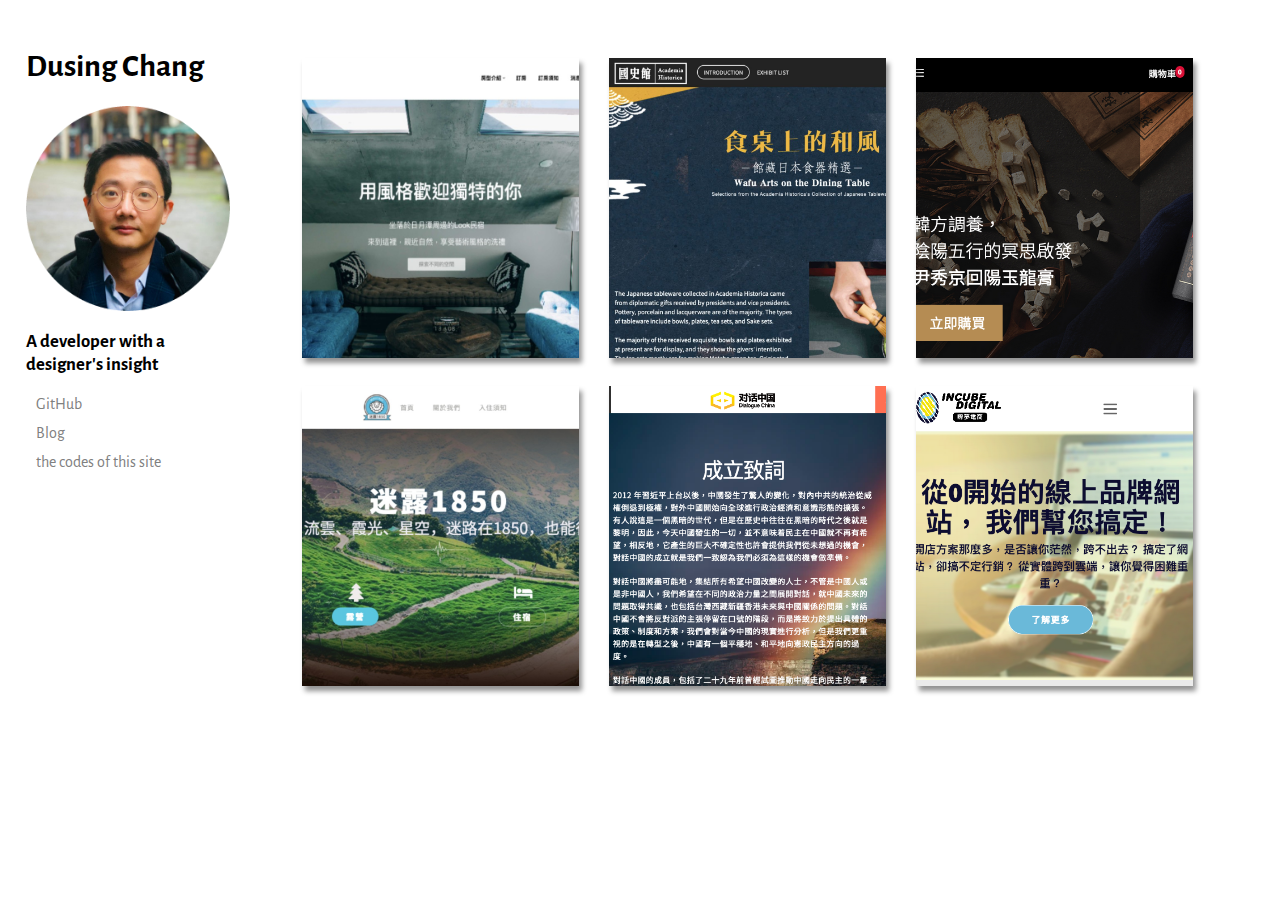
==== index.html @ 9a7c8d3f "fix: card info. and links" ====
<!DOCTYPE html>
<html>
    <head>
        <meta charset="utf-8">
        <meta http-equiv="X-UA-Compatible" content="IE=edge">
        <meta name="description" content="">
        <meta name="viewport" content="width=device-width, initial-scale=1">
        <link rel="stylesheet" href="./style.css">
        <link href='https://fonts.googleapis.com/css?family=Alegreya Sans' rel='stylesheet'>
        <title> D's simple portfolio</title>
        <link rel="shortcut icon" type="image/jpg" href="/images/favion.jpg">

    </head>
    <body>
        <div class="container">
            <div class="side">
                <div class="content">
                    <h1>Dusing Chang</h1>

                    <img class="introImg" src="./images/intro.png" loading="lazy">

                    <h3>A developer with a designer's insight</h3>
                    <p>
                        <a target="_blank" href="https://github.com/readwalkerchang">GitHub</a>
                    </p>
                    <p>
                        <a target="_blank" href="https://github.com/readwalkerchang">Blog</a>
                    </p>
                    <p>
                        <a target="_blank" href="https://github.com/readwalkerchang/simpleportfolio">the codes of this site</a>
                    </p>
                </div>
            </div>
            <div class="main">
                <div class="team-area">
                    <div class="single-team">
                        <img src="images/01-lookbnb.jpg" alt="">
                        <div class="team-text">
                            <h2>Look Bnb</h2>
                            <p>- Custom design with WordPress theme</p>
                            <p>
                                <a href="https://www.lookbnb.tw/">Link</a>
                            </p>
                        </div>
                    </div>
                    <div class="single-team">
                        <img src="images/02-historica.jpg" alt="">
                        <div class="team-text">
                            <h2>Shokki exhibition</h2>
                            <p>- Custom design with WordPress theme</p>
                            <p>
                                <a href="http://exhib.drnh.gov.tw/en/shokki-2/introduction/index.html">Link</a>
                            </p>
                        </div>
                    </div>
                    <div class="single-team">
                        <img src="./images/03-reyoung.png" alt="">
                        <div class="team-text">
                            <h2>Reyoung</h2>
                            <p>- Custom design with WordPress theme</p>
                            <p>- Integrated with WooCommerce</p>
                            <p>
                                <a href="https://reyoung.co/">Link</a>
                            </p>
                        </div>
                    </div>
                    <div class="single-team">
                        <img src="images/04-miru1850.jpg" alt="">
                        <div class="team-text">
                            <h2>Miru1850</h2>
                            <p>- Self deployed on DigitalOcean</p>
                            <p>- Custom design with Oxygen</p>
                            <p>- Integrated with HotelBook plugin</p>
                            <p>
                                <a href="https://miru1850.com/">Link</a>
                            </p>
                        </div>
                    </div>
                    <div class="single-team">
                        <img src="images/05-DC.png">
                        <div class="team-text">
                            <h2>Dialogue China(USA)</h2>
                            <p>- Self deployed on AWS</p>
                            <p>- Custom design with WP theme</p>
                            <p>- Integrated with Paid Memberships Pro</p>
                            <p>
                                <a href="https://www.dialoguechina.com">Link</a>
                            </p>
                        </div>
                    </div>
                    <div class="single-team">
                        <img src="images/06-incu.png" alt="">
                        <div class="team-text">
                            <h2>Incu Digital</h2>
                            <p>- Self deployed on DigitalOcean</p>
                            <p>- Design with Adobe Xd</p>
                            <p>- Custom design with Oxygen</p>
                            <p>
                                <a href="https://incubedigital.tk/">Link</a>
                            </p>
                        </div>
                    </div>
                    
                </div>
            </div>
        </div>

        
    </body>
</html>
---- style.css ----
body {
	background-color: rgb(255, 255, 255);
}

p>a {
	text-decoration: none;
	color: grey;
}

p ,h2{
	margin: 5%;
}

a:hover {
	color: white;
	background-color: black;
}

li>a:hover {
	opacity: 40%;
}

.container {
	display: flex;
	flex-wrap: row;
}

.main {
	flex-basis: 80%;
}

.side {
	flex-basis: 20%;
	min-height: 100%;
	background-color: rgb(255, 255, 255);
}

.content {
	font-family: 'Alegreya Sans';
	position: -webkit-sticky;
	/* Safari */
	position: sticky;
	padding: 10%;
	margin: auto;
	top: 0;
}

@media screen and (max-width:700px) {
	.container {
		flex-wrap: nowrap;
		flex-direction: column;
	}
	.content {
		text-align: center;
		font-size: 120%;
	}
}

ul {
	display: flex;
	flex-wrap: wrap;
}

li {
	height: 65vh;
	flex-grow: 1;
	list-style: none
}

.introImg {
	display: block;
	margin-left: auto;
	margin-right: auto;
  width:100%;

  
}

img {
	max-height: 100%;
	min-width: 100%;
	object-fit: cover;
	vertical-align: bottom;
}

@media (max-aspect-ratio: 1/1) {
	li {
		height: 30vh;
	}
}

@media (max-height: 480px) {
	li {
		height: 80vh;
	}
}

@media (max-aspect-ratio: 1/1) and (max-width: 480px) {
	ul {
		flex-direction: row;
	}
	li {
		height: auto;
		width: 100%;
	}
	img {
		width: 100%;
		max-height: 75vh;
		min-width: 0;
	}
}


/*remove remaining spce*/

body,
div,
ul,
li,
img,
.row,
.side,
.main {
	margin: 0%;
	padding: 0%;
}


.team-area{
	display: flex;
	width: 90%;
	margin: 3%;
	justify-content: space-around;
	flex-wrap: wrap;
}
.single-team{
	width: 30%;
	height: 300px;
	margin-top: 3%;
	background: #fff;
	position: relative;
	display: flex;
	
	align-items: flex-end;
	transition: .6s ease-out;
	box-shadow: 3px 5px 5px rgb(147, 147, 147);
}

.single-team:hover{
	transform: translateY(15px);
	
}

.single-team:hover:before{
	opacity: 1;
}

/*Overlay style*/
.single-team:hover .team-text{
	opacity: 1;
	transform: translateY(0);
	background: rgb(251, 255, 0);
	
	margin: 5%;
	padding: 5%;
	transition: .2s ease-out;
	
}

.single-team::before{
	content: '';
	position: absolute;
	top: 0;
	left: 0;
	display: block;
	width: 100%;
	height: 100%;
	background: #fff;

}


.single-team img{
	width: 100%;
	height: 100%;
	position: absolute;
	top: 0;
	left: 0;
	object-fit: cover;
}
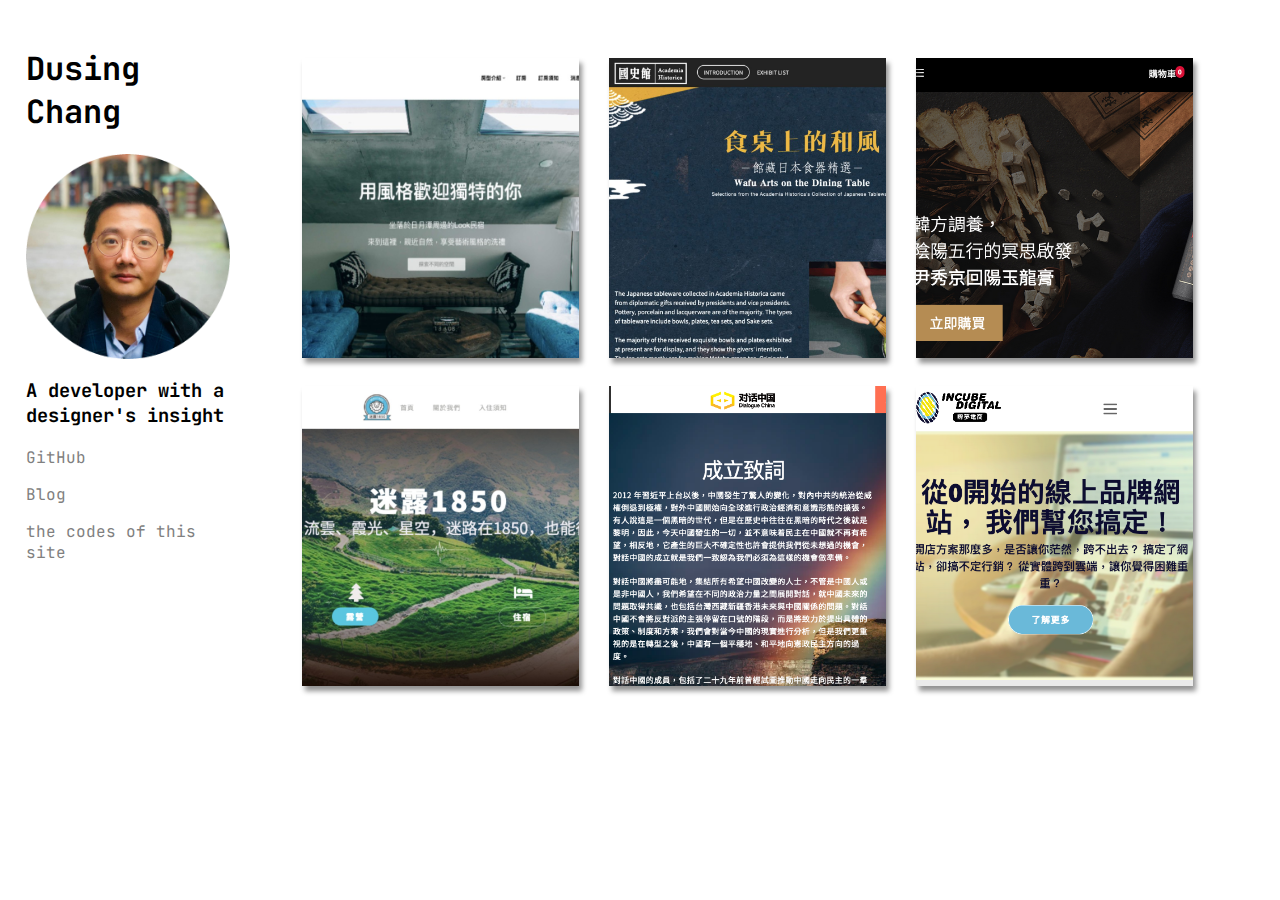
==== commit 0ded2ab7: "fix: change font" ====
--- a/index.html
+++ b/index.html
@@ -6,7 +6,8 @@
         <meta name="description" content="">
         <meta name="viewport" content="width=device-width, initial-scale=1">
         <link rel="stylesheet" href="./style.css">
-        <link href='https://fonts.googleapis.com/css?family=Alegreya Sans' rel='stylesheet'>
+        <link rel="preconnect" href="https://fonts.gstatic.com">
+<link href="https://fonts.googleapis.com/css2?family=JetBrains+Mono:wght@300&display=swap" rel="stylesheet"> 
         <title> D's simple portfolio</title>
         <link rel="shortcut icon" type="image/jpg" href="/images/favion.jpg">
 
--- a/style.css
+++ b/style.css
@@ -7,9 +7,7 @@
 	color: grey;
 }
 
-p ,h2{
-	margin: 5%;
-}
+
 
 a:hover {
 	color: white;
@@ -35,8 +33,8 @@
 	background-color: rgb(255, 255, 255);
 }
 
-.content {
-	font-family: 'Alegreya Sans';
+.content{
+	font-family: 'JetBrains Mono', monospace;
 	position: -webkit-sticky;
 	/* Safari */
 	position: sticky;
@@ -146,6 +144,12 @@
 	box-shadow: 3px 5px 5px rgb(147, 147, 147);
 }
 
+.single-team > div > p ,.single-team > div > h2{
+	margin: auto;
+	padding: auto;
+	font-family: 'JetBrains Mono', monospace;
+}
+
 .single-team:hover{
 	transform: translateY(15px);
 	
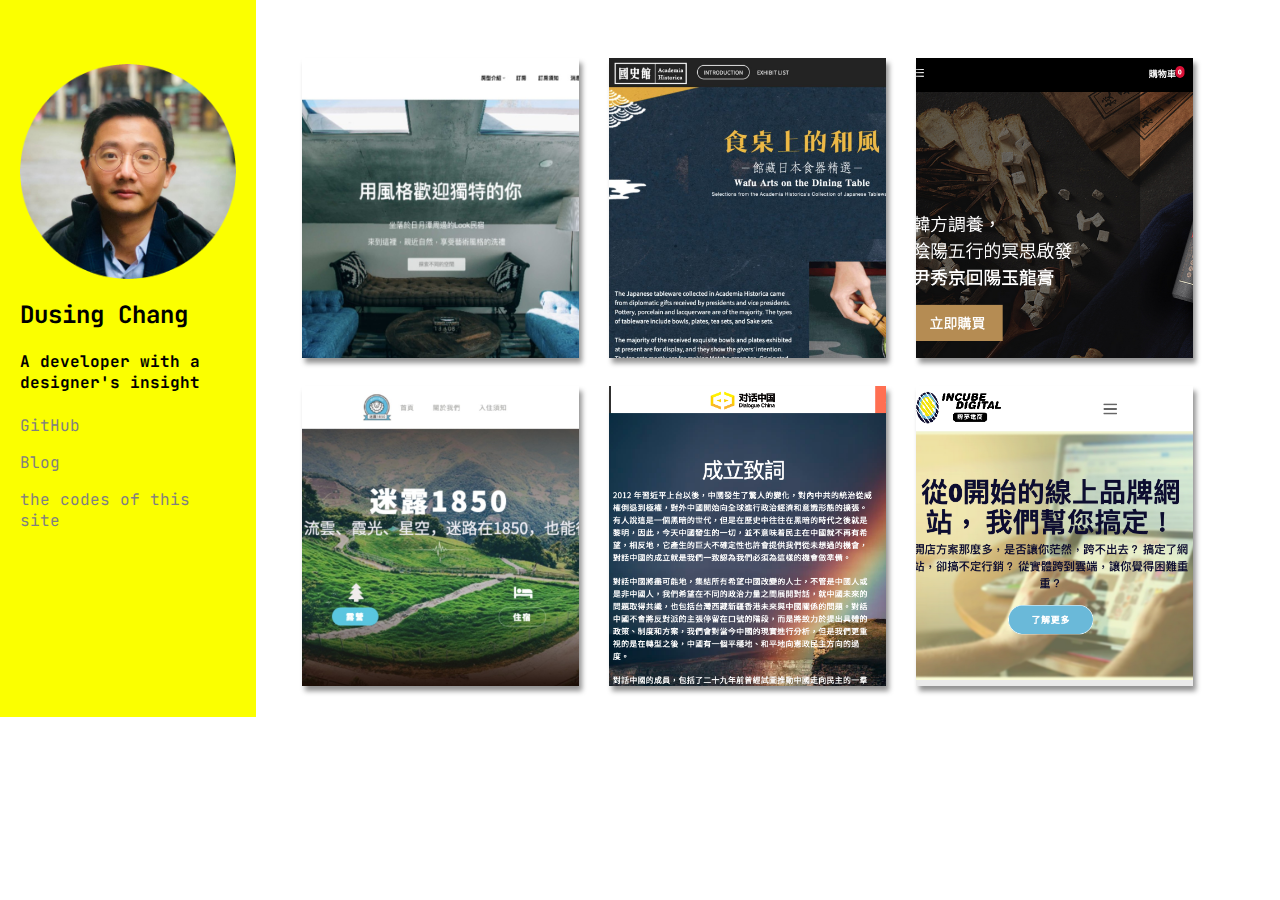
==== commit ec386635: "fix: margin and padding of sidebar" ====
--- a/index.html
+++ b/index.html
@@ -16,11 +16,11 @@
         <div class="container">
             <div class="side">
                 <div class="content">
-                    <h1>Dusing Chang</h1>
+                    
+                    <img class="introImg" src="./images/intro.png" loading="lazy">
+                    <h2>Dusing Chang</h2>
 
-                    <img class="introImg" src="./images/intro.png" loading="lazy">
-
-                    <h3>A developer with a designer's insight</h3>
+                    <h4>A developer with a designer's insight</h4>
                     <p>
                         <a target="_blank" href="https://github.com/readwalkerchang">GitHub</a>
                     </p>
--- a/style.css
+++ b/style.css
@@ -30,7 +30,7 @@
 .side {
 	flex-basis: 20%;
 	min-height: 100%;
-	background-color: rgb(255, 255, 255);
+	background-color: rgb(251, 255, 0)
 }
 
 .content{
@@ -38,8 +38,8 @@
 	position: -webkit-sticky;
 	/* Safari */
 	position: sticky;
-	padding: 10%;
-	margin: auto;
+	padding: 25% 8% 0 8%;
+	margin: 0%;
 	top: 0;
 }
 
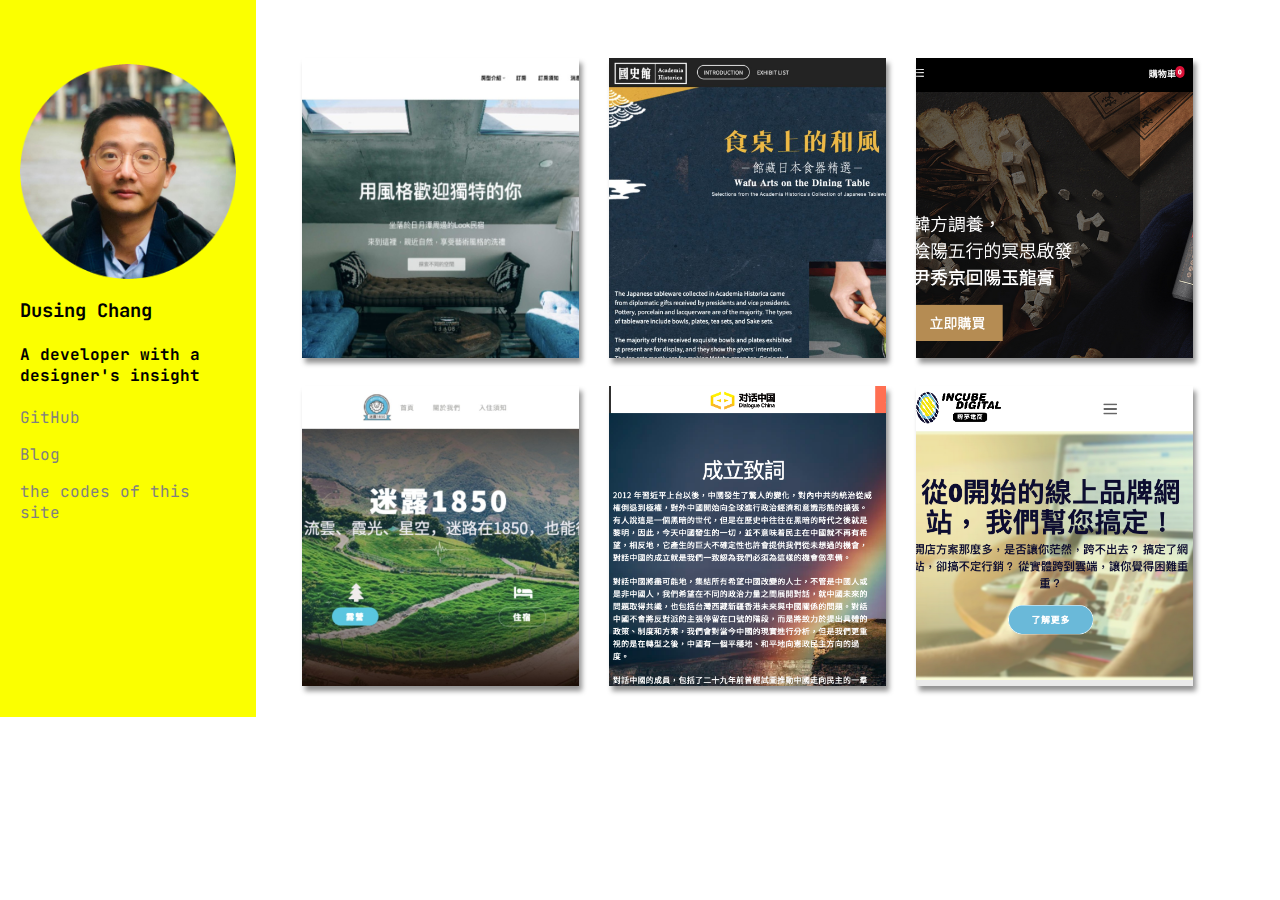
==== commit d18f7f10: "fix: sidebar padding overflow" ====
--- a/index.html
+++ b/index.html
@@ -18,7 +18,7 @@
                 <div class="content">
                     
                     <img class="introImg" src="./images/intro.png" loading="lazy">
-                    <h2>Dusing Chang</h2>
+                    <h3>Dusing Chang</h3>
 
                     <h4>A developer with a designer's insight</h4>
                     <p>
--- a/style.css
+++ b/style.css
@@ -34,11 +34,11 @@
 }
 
 .content{
-	font-family: 'JetBrains Mono', monospace;
+	font-family: 'JetBrains Mono';
 	position: -webkit-sticky;
 	/* Safari */
 	position: sticky;
-	padding: 25% 8% 0 8%;
+	padding: 25% 8% 0% 8%;
 	margin: 0%;
 	top: 0;
 }
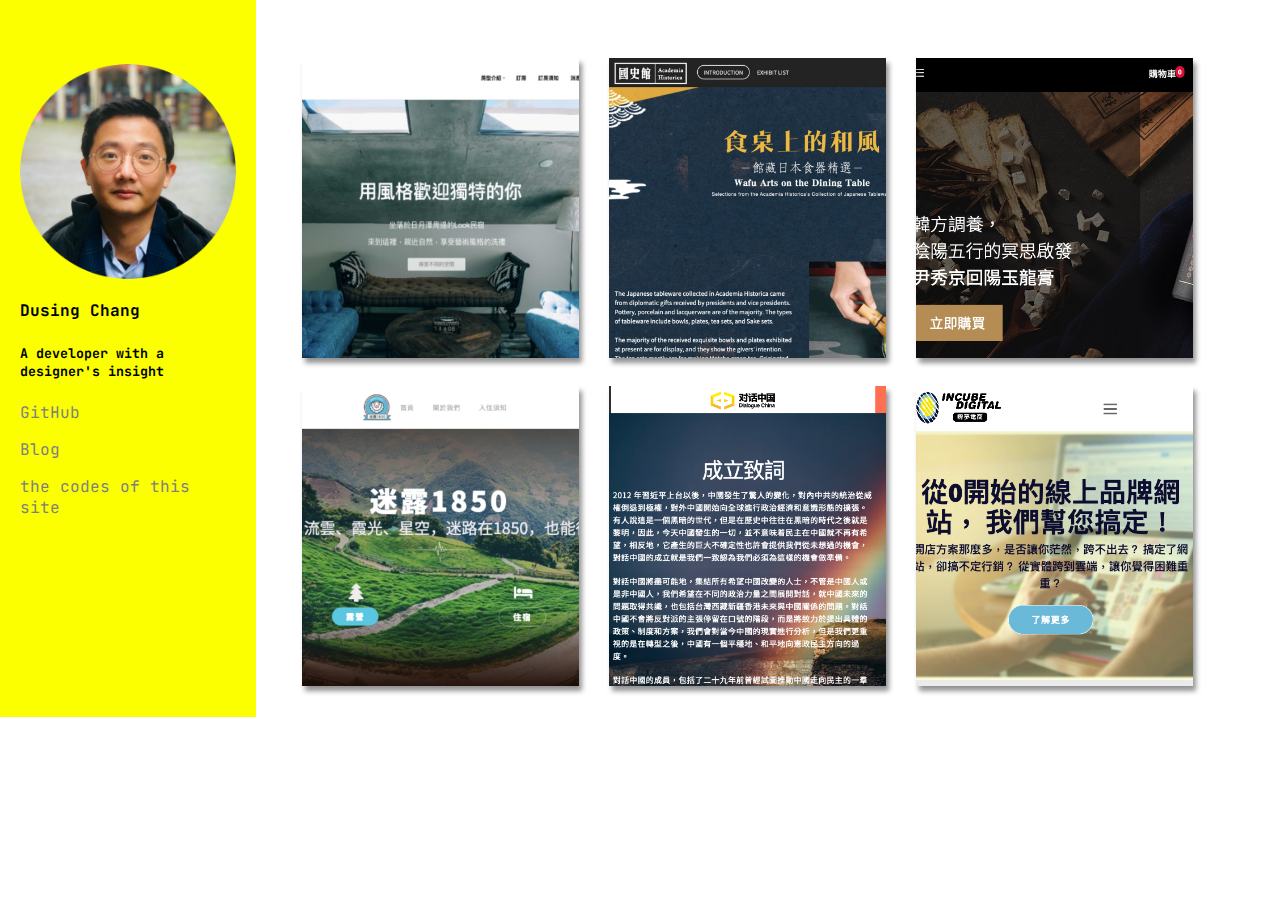
==== commit b8143b2f: "fix: sidebar padding overflow" ====
--- a/index.html
+++ b/index.html
@@ -18,18 +18,20 @@
                 <div class="content">
                     
                     <img class="introImg" src="./images/intro.png" loading="lazy">
-                    <h3>Dusing Chang</h3>
+                    <h4>Dusing Chang</h4>
 
-                    <h4>A developer with a designer's insight</h4>
-                    <p>
-                        <a target="_blank" href="https://github.com/readwalkerchang">GitHub</a>
-                    </p>
-                    <p>
-                        <a target="_blank" href="https://github.com/readwalkerchang">Blog</a>
-                    </p>
-                    <p>
-                        <a target="_blank" href="https://github.com/readwalkerchang/simpleportfolio">the codes of this site</a>
-                    </p>
+                    <h5>A developer with a designer's insight</h5>
+                    <li>
+                        <p><a target="_blank" href="https://github.com/readwalkerchang">GitHub</a></p>
+                        
+                    </li>
+                    <li>
+                        <p><a target="_blank" href="https://github.com/readwalkerchang">Blog</a></p>
+                    </li>
+                    <li>
+                        <p><a target="_blank" href="https://github.com/readwalkerchang/simpleportfolio">the codes of this site</a></p>
+                    </li>
+                    
                 </div>
             </div>
             <div class="main">
--- a/style.css
+++ b/style.css
@@ -50,18 +50,12 @@
 	}
 	.content {
 		text-align: center;
-		font-size: 120%;
+		font-size: 100%;
 	}
 }
 
-ul {
-	display: flex;
-	flex-wrap: wrap;
-}
 
 li {
-	height: 65vh;
-	flex-grow: 1;
 	list-style: none
 }
 
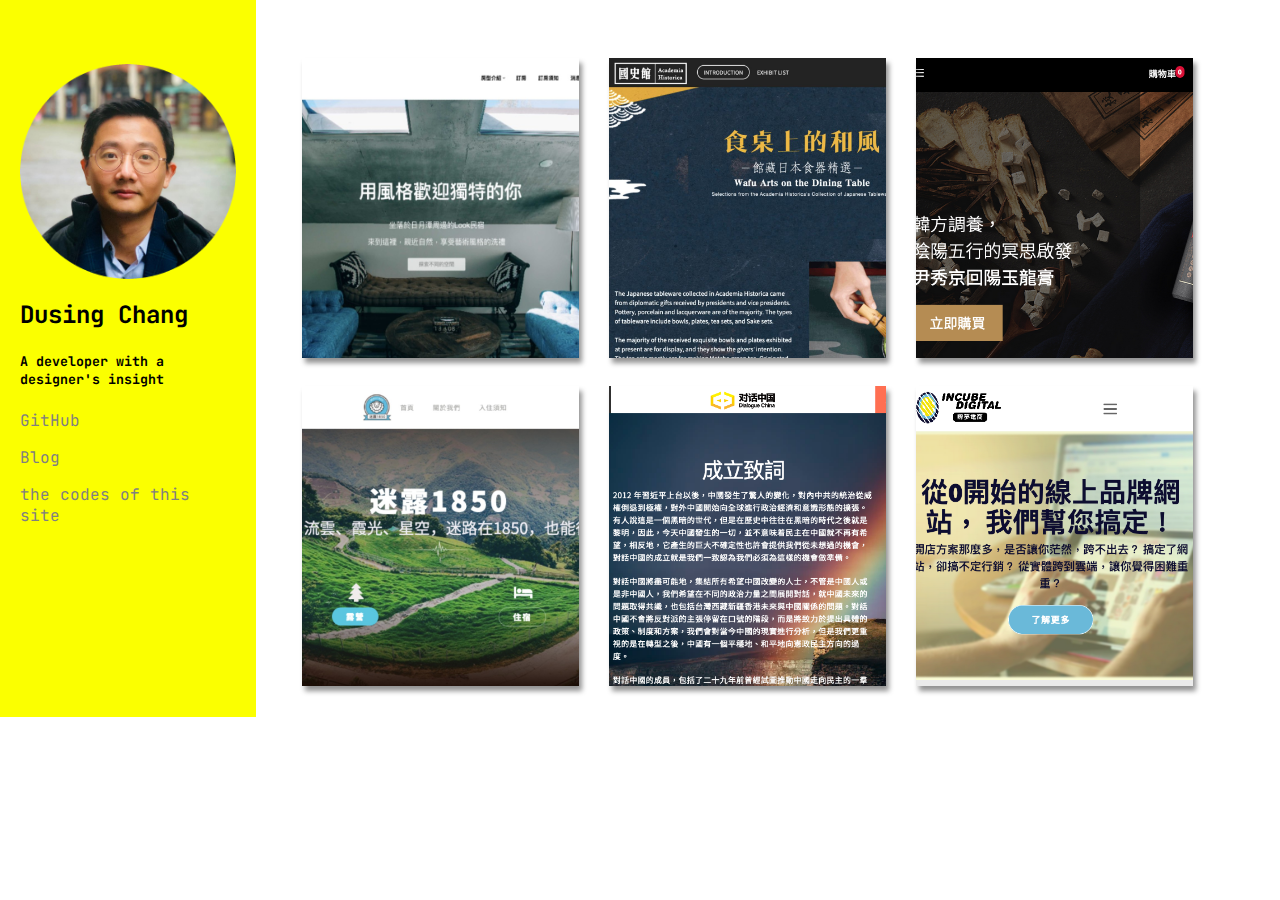
==== commit 5d062d68: "fix: sidebar padding overflow" ====
--- a/index.html
+++ b/index.html
@@ -18,7 +18,7 @@
                 <div class="content">
                     
                     <img class="introImg" src="./images/intro.png" loading="lazy">
-                    <h4>Dusing Chang</h4>
+                    <h2>Dusing Chang</h2>
 
                     <h5>A developer with a designer's insight</h5>
                     <li>
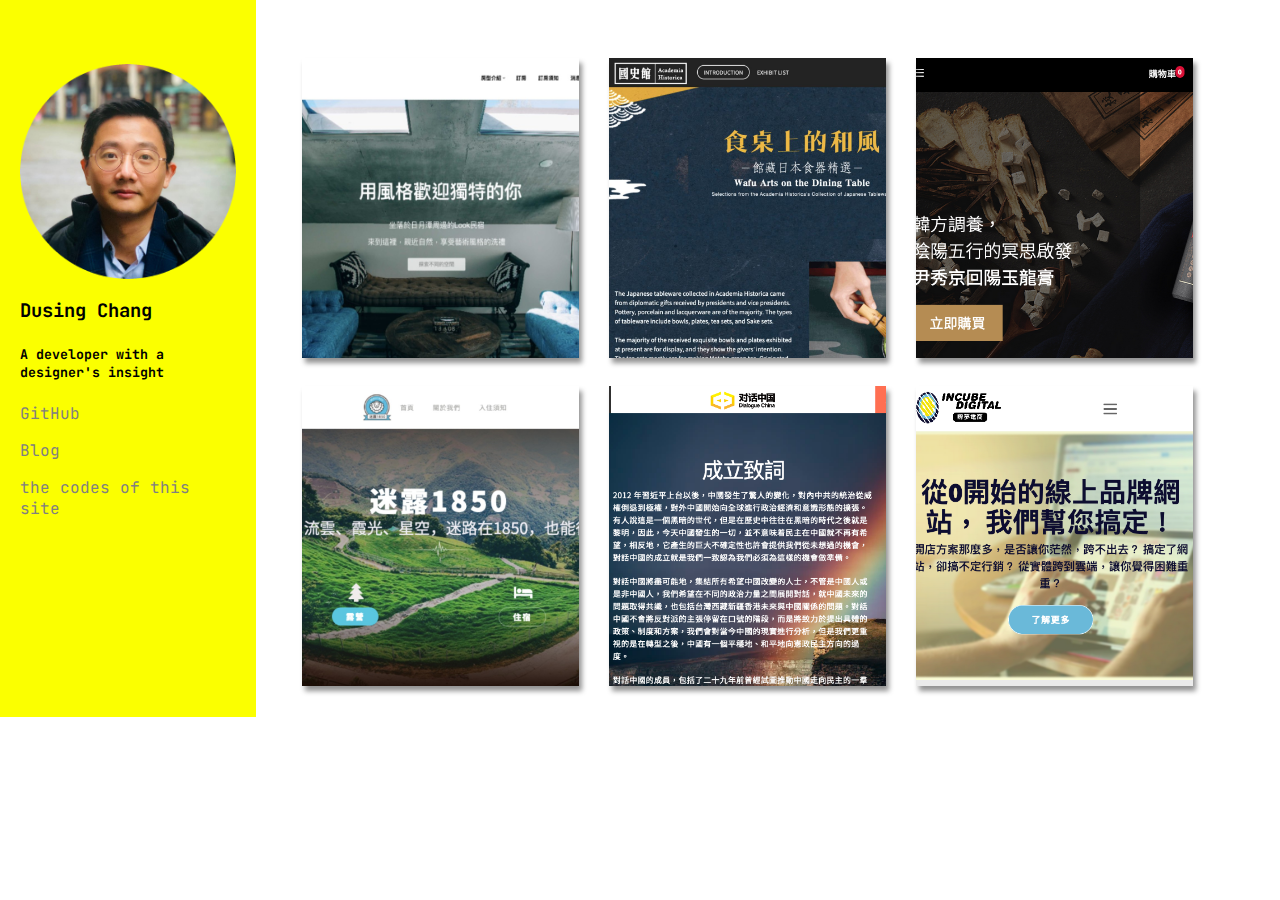
==== commit f11a0137: "fix: name title" ====
--- a/index.html
+++ b/index.html
@@ -18,7 +18,7 @@
                 <div class="content">
                     
                     <img class="introImg" src="./images/intro.png" loading="lazy">
-                    <h2>Dusing Chang</h2>
+                    <h3>Dusing Chang</h3>
 
                     <h5>A developer with a designer's insight</h5>
                     <li>
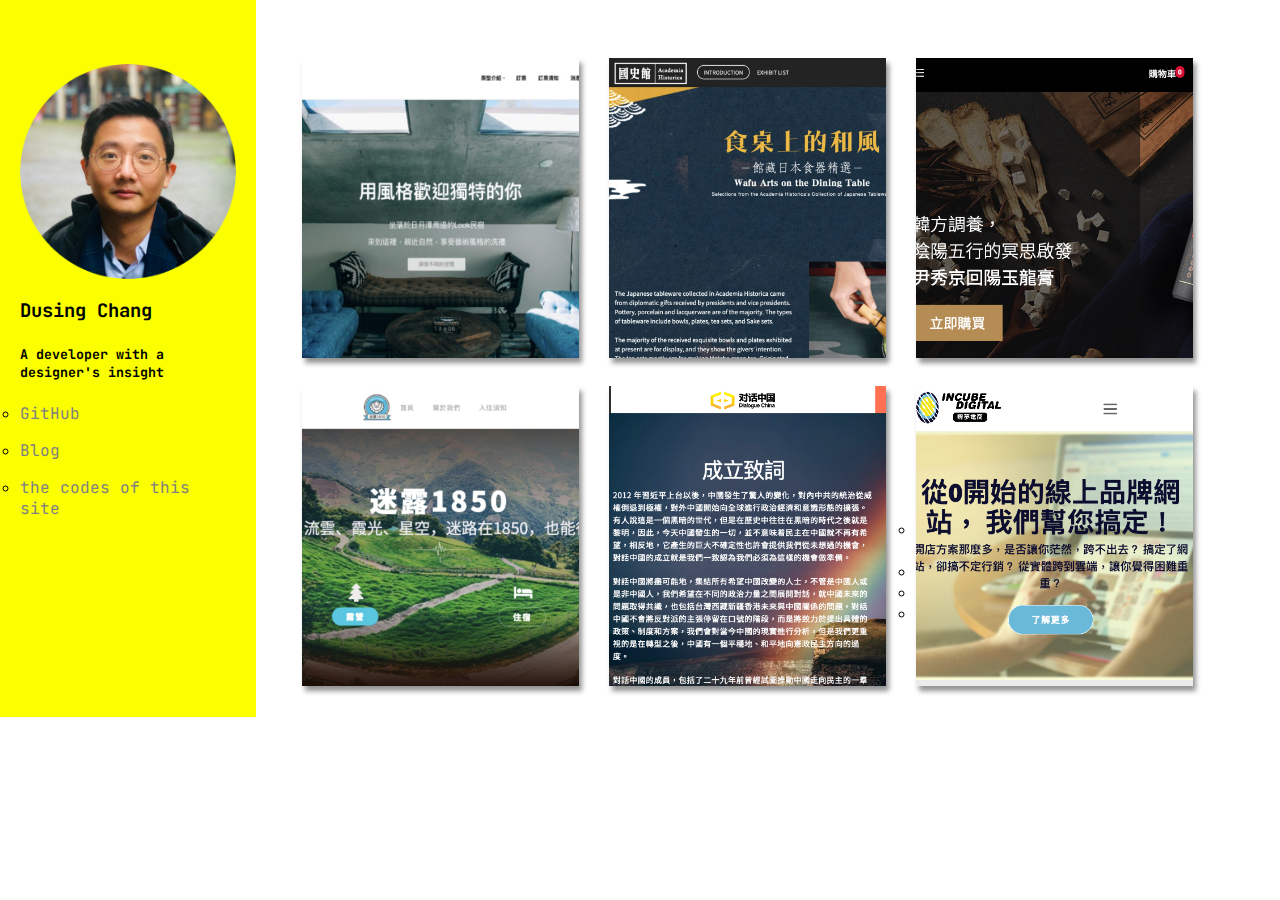
==== commit ff7fbd71: "Refactor index.html" ====
--- a/index.html
+++ b/index.html
@@ -8,104 +8,114 @@
         <link rel="stylesheet" href="./style.css">
         <link rel="preconnect" href="https://fonts.gstatic.com">
 <link href="https://fonts.googleapis.com/css2?family=JetBrains+Mono:wght@300&display=swap" rel="stylesheet"> 
-        <title> D's simple portfolio</title>
+        <title> Dusing's simple portfolio</title>
         <link rel="shortcut icon" type="image/jpg" href="/images/favion.jpg">
-
+        <style>
+            html{
+                scroll-behavior: smooth;
+            }
+        </style>
     </head>
     <body>
         <div class="container">
-            <div class="side">
+            <header>
                 <div class="content">
                     
                     <img class="introImg" src="./images/intro.png" loading="lazy">
                     <h3>Dusing Chang</h3>
 
                     <h5>A developer with a designer's insight</h5>
-                    <li>
-                        <p><a target="_blank" href="https://github.com/readwalkerchang">GitHub</a></p>
-                        
-                    </li>
-                    <li>
-                        <p><a target="_blank" href="https://github.com/readwalkerchang">Blog</a></p>
-                    </li>
-                    <li>
-                        <p><a target="_blank" href="https://github.com/readwalkerchang/simpleportfolio">the codes of this site</a></p>
-                    </li>
+                    <ul>
+                        <li>
+                            <p><a target="_blank" href="https://github.com/readwalkerchang">GitHub</a></p>
+                            
+                        </li>
+                        <li>
+                            <p><a target="_blank" href="https://github.com/readwalkerchang">Blog</a></p>
+                        </li>
+                        <li>
+                            <p><a target="_blank" href="https://github.com/readwalkerchang/simpleportfolio">the codes of this site</a></p>
+                        </li>
+                    </ul>
+
                     
                 </div>
-            </div>
-            <div class="main">
+            </header>
+            <main>
                 <div class="team-area">
                     <div class="single-team">
                         <img src="images/01-lookbnb.jpg" alt="">
-                        <div class="team-text">
+                        <article class="team-text">
                             <h2>Look Bnb</h2>
-                            <p>- Custom design with WordPress theme</p>
-                            <p>
+                            <li>- Custom design with WordPress theme</li>
+                            <li>
                                 <a href="https://www.lookbnb.tw/">Link</a>
-                            </p>
-                        </div>
+                            </li>
+                        </article>
                     </div>
                     <div class="single-team">
                         <img src="images/02-historica.jpg" alt="">
-                        <div class="team-text">
+                        <article class="team-text">
                             <h2>Shokki exhibition</h2>
-                            <p>- Custom design with WordPress theme</p>
-                            <p>
+                            <li>- Custom design with WordPress theme</li>
+                            <li>
                                 <a href="http://exhib.drnh.gov.tw/en/shokki-2/introduction/index.html">Link</a>
-                            </p>
-                        </div>
+                            </li>
+                        </article>
                     </div>
                     <div class="single-team">
                         <img src="./images/03-reyoung.png" alt="">
-                        <div class="team-text">
+                        <article class="team-text">
                             <h2>Reyoung</h2>
-                            <p>- Custom design with WordPress theme</p>
-                            <p>- Integrated with WooCommerce</p>
-                            <p>
+                            <li>- Custom design with WordPress theme</li>
+                            <li>- Integrated with WooCommerce</li>
+                            <li>
                                 <a href="https://reyoung.co/">Link</a>
-                            </p>
-                        </div>
+                            </li>
+                        </article>
                     </div>
                     <div class="single-team">
                         <img src="images/04-miru1850.jpg" alt="">
-                        <div class="team-text">
+                        <article class="team-text">
                             <h2>Miru1850</h2>
-                            <p>- Self deployed on DigitalOcean</p>
-                            <p>- Custom design with Oxygen</p>
-                            <p>- Integrated with HotelBook plugin</p>
-                            <p>
+                            <li>- Self deployed on DigitalOcean</li>
+                            <li>- Custom design with Oxygen</li>
+                            <li>- Integrated with HotelBook plugin</li>
+                            <li>
                                 <a href="https://miru1850.com/">Link</a>
-                            </p>
-                        </div>
+                            </li>
+                        </article>
                     </div>
                     <div class="single-team">
                         <img src="images/05-DC.png">
-                        <div class="team-text">
+                        <article class="team-text">
                             <h2>Dialogue China(USA)</h2>
-                            <p>- Self deployed on AWS</p>
-                            <p>- Custom design with WP theme</p>
-                            <p>- Integrated with Paid Memberships Pro</p>
-                            <p>
+                            <li>- Self deployed on AWS</li>
+                            <li>- Custom design with WP theme</li>
+                            <li>- Integrated with Paid Memberships Pro</li>
+                            <li>
                                 <a href="https://www.dialoguechina.com">Link</a>
-                            </p>
-                        </div>
+                            </li>
+                        </article>
                     </div>
                     <div class="single-team">
                         <img src="images/06-incu.png" alt="">
-                        <div class="team-text">
+                        <article class="team-text">
                             <h2>Incu Digital</h2>
-                            <p>- Self deployed on DigitalOcean</p>
-                            <p>- Design with Adobe Xd</p>
-                            <p>- Custom design with Oxygen</p>
-                            <p>
-                                <a href="https://incubedigital.tk/">Link</a>
-                            </p>
-                        </div>
+                            <ul>
+                                <li> Self deployed on DigitalOcean</li>
+                                <li> Design with Adobe Xd</li>
+                                <li> Custom design with Oxygen</li>
+                                <li>
+                                    <a href="https://incubedigital.tk/">Link</a>
+                                </li>
+                            </ul>
+
+                        </article>
                     </div>
                     
                 </div>
-            </div>
+            </main>
         </div>
 
         
--- a/style.css
+++ b/style.css
@@ -7,7 +7,9 @@
 	color: grey;
 }
 
-
+ul>li {
+	list-style-type: circle;
+}
 
 a:hover {
 	color: white;
@@ -23,11 +25,11 @@
 	flex-wrap: row;
 }
 
-.main {
+main {
 	flex-basis: 80%;
 }
 
-.side {
+header {
 	flex-basis: 20%;
 	min-height: 100%;
 	background-color: rgb(251, 255, 0)
@@ -106,13 +108,13 @@
 /*remove remaining spce*/
 
 body,
+main,
 div,
 ul,
 li,
 img,
 .row,
-.side,
-.main {
+.side{
 	margin: 0%;
 	padding: 0%;
 }
@@ -138,10 +140,10 @@
 	box-shadow: 3px 5px 5px rgb(147, 147, 147);
 }
 
-.single-team > div > p ,.single-team > div > h2{
+.single-team > article {
+	font-family: 'JetBrains Mono', monospace;
 	margin: auto;
 	padding: auto;
-	font-family: 'JetBrains Mono', monospace;
 }
 
 .single-team:hover{
@@ -161,6 +163,7 @@
 	
 	margin: 5%;
 	padding: 5%;
+	padding-left: 8%;
 	transition: .2s ease-out;
 	
 }
